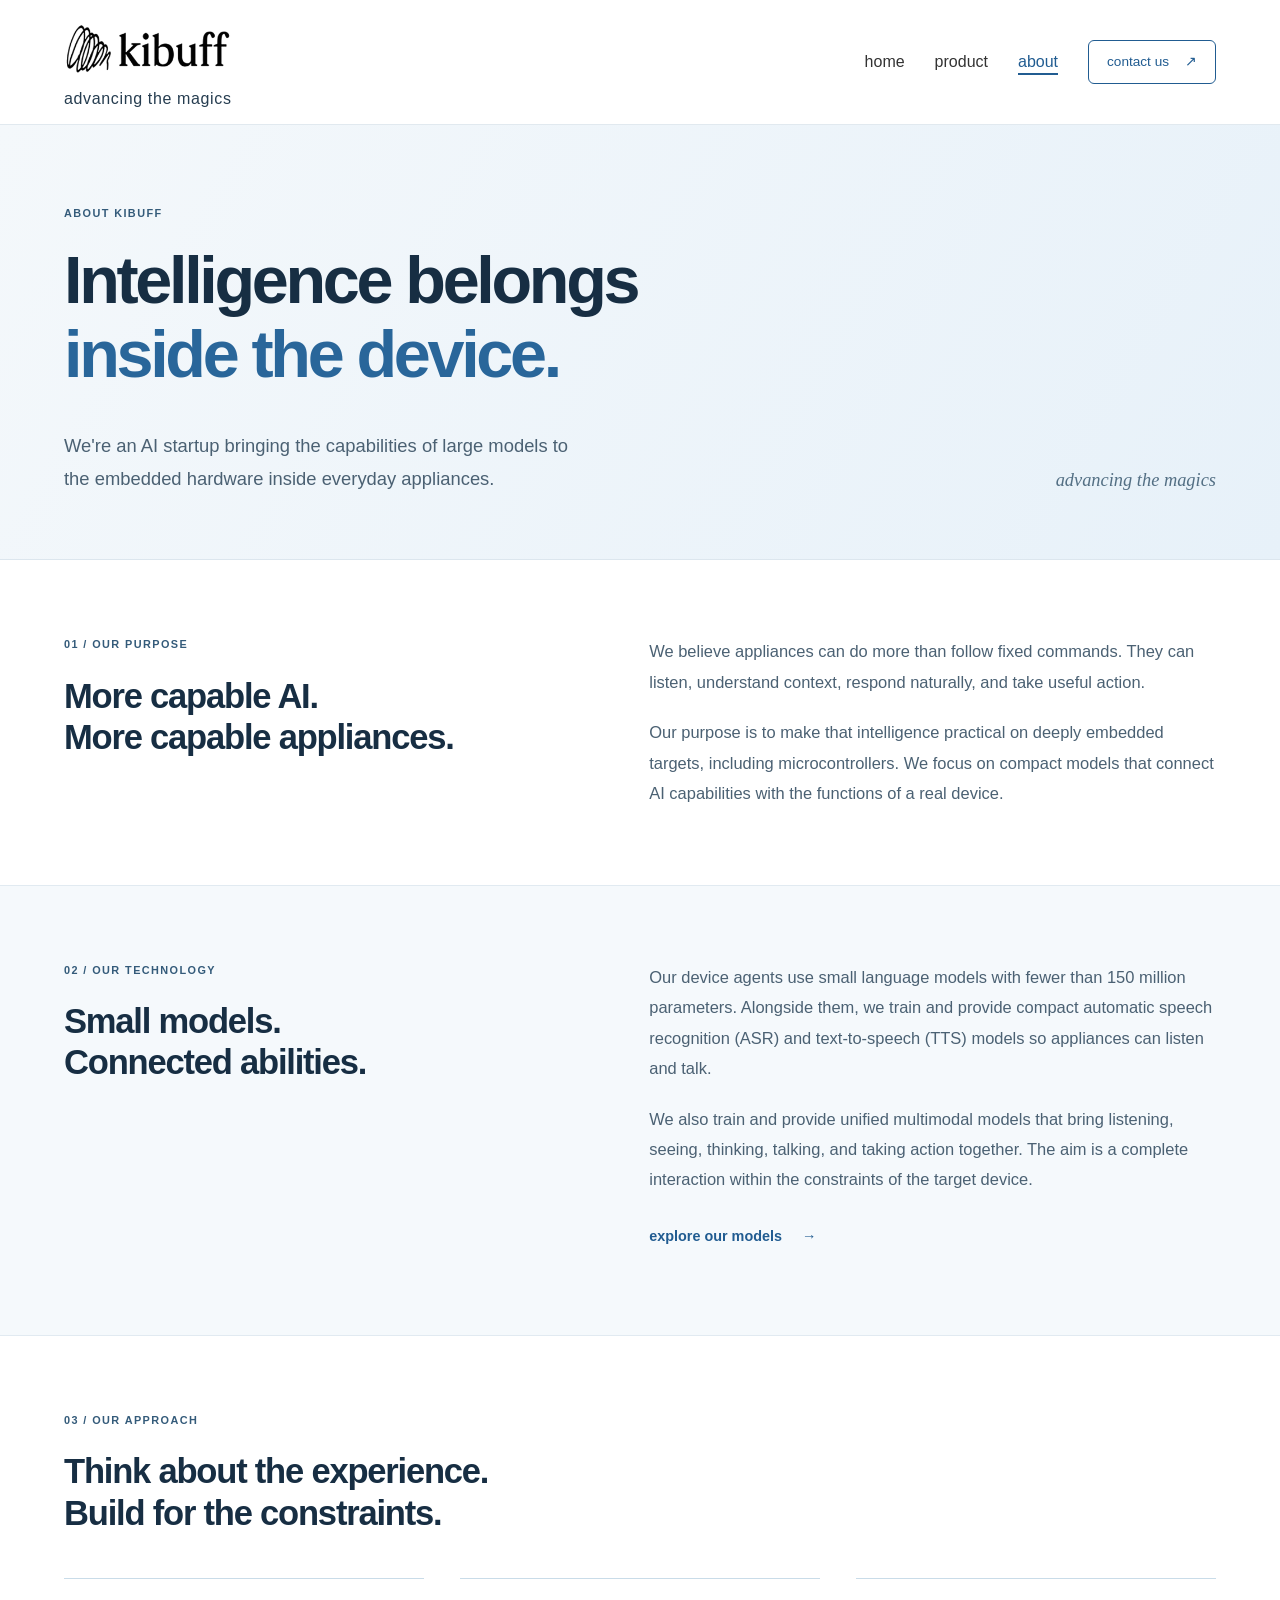
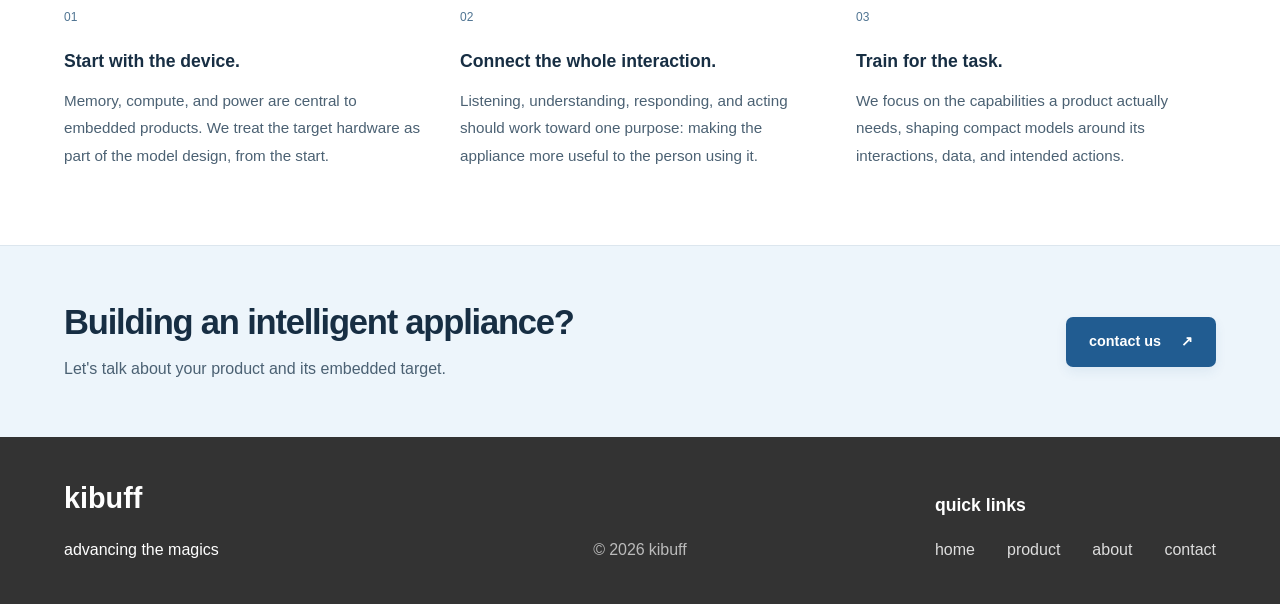
==== about.html @ 7fa40662 "Refocus kibuff site on embedded AI models and services" ====
<!DOCTYPE html>
<html lang="en">
<head>
    <meta charset="UTF-8">
    <meta name="viewport" content="width=device-width, initial-scale=1.0">
    <title>about kibuff — Intelligence inside the device</title>
    <meta name="description" content="kibuff is bringing large-model capabilities to deeply embedded appliances through compact device agents, speech models, and unified multimodal AI.">
    <link rel="stylesheet" href="styles.css">
</head>
<body class="site-page about-page">
    <header>
        <nav aria-label="Main navigation">
            <a href="index.html" class="logo" aria-label="kibuff home"><img src="logo.png" alt="kibuff" width="300" height="128"><span class="slogan">advancing the magics</span></a>
            <ul class="nav-links" id="primary-navigation">
                <li><a href="index.html">home</a></li>
                <li><a href="product.html">product</a></li>
                <li><a href="about.html" class="active" aria-current="page">about</a></li>
                <li><a href="mailto:dp@kibuff.com" class="nav-contact">contact us <span aria-hidden="true">↗</span></a></li>
            </ul>
            <button class="burger" type="button" aria-label="Open navigation" aria-expanded="false" aria-controls="primary-navigation">
                <span></span>
                <span></span>
                <span></span>
            </button>
        </nav>
    </header>

    <main>
        <section class="about-intro" aria-labelledby="about-heading">
            <div class="editorial-container">
                <p class="section-eyebrow">about kibuff</p>
                <h1 id="about-heading">Intelligence belongs<br><span>inside the device.</span></h1>
                <div class="about-intro-bottom">
                    <p>We're an AI startup bringing the capabilities of large models to the embedded hardware inside everyday appliances.</p>
                    <span class="about-signature">advancing the magics</span>
                </div>
            </div>
        </section>
        <section class="about-story" aria-labelledby="purpose-heading">
            <div class="editorial-container story-grid">
                <div><p class="section-eyebrow">01 / our purpose</p><h2 id="purpose-heading">More capable AI.<br>More capable appliances.</h2></div>
                <div class="story-copy">
                    <p>We believe appliances can do more than follow fixed commands. They can listen, understand context, respond naturally, and take useful action.</p>
                    <p>Our purpose is to make that intelligence practical on deeply embedded targets, including microcontrollers. We focus on compact models that connect AI capabilities with the functions of a real device.</p>
                </div>
            </div>
        </section>
        <section class="about-focus" aria-labelledby="focus-heading">
            <div class="editorial-container story-grid">
                <div><p class="section-eyebrow">02 / our technology</p><h2 id="focus-heading">Small models.<br>Connected abilities.</h2></div>
                <div class="story-copy">
                    <p>Our device agents use small language models with fewer than 150 million parameters. Alongside them, we train and provide compact automatic speech recognition (ASR) and text-to-speech (TTS) models so appliances can listen and talk.</p>
                    <p>We also train and provide unified multimodal models that bring listening, seeing, thinking, talking, and taking action together. The aim is a complete interaction within the constraints of the target device.</p>
                    <a href="product.html" class="text-link">explore our models <span aria-hidden="true">→</span></a>
                </div>
            </div>
        </section>
        <section class="about-approach" aria-labelledby="approach-heading">
            <div class="editorial-container">
                <p class="section-eyebrow">03 / our approach</p>
                <h2 id="approach-heading">Think about the experience.<br>Build for the constraints.</h2>
                <div class="principles-grid">
                    <article><span class="principle-number">01</span><h3>Start with the device.</h3><p>Memory, compute, and power are central to embedded products. We treat the target hardware as part of the model design, from the start.</p></article>
                    <article><span class="principle-number">02</span><h3>Connect the whole interaction.</h3><p>Listening, understanding, responding, and acting should work toward one purpose: making the appliance more useful to the person using it.</p></article>
                    <article><span class="principle-number">03</span><h3>Train for the task.</h3><p>We focus on the capabilities a product actually needs, shaping compact models around its interactions, data, and intended actions.</p></article>
                </div>
            </div>
        </section>
        <section class="about-contact" aria-labelledby="contact-heading">
            <div class="editorial-container">
                <div><h2 id="contact-heading">Building an intelligent appliance?</h2><p>Let's talk about your product and its embedded target.</p></div>
                <a href="mailto:dp@kibuff.com" class="hero-primary">contact us <span aria-hidden="true">↗</span></a>
            </div>
        </section>
    </main>

    <footer>
        <div class="container">
            <div class="footer-content">
                <div class="footer-logo">
                    <h3>kibuff</h3>
                    <p>advancing the magics</p>
                </div>
                <div class="footer-links">
                    <h4>quick links</h4>
                    <ul aria-label="Footer links">
                        <li><a href="index.html">home</a></li>
                        <li><a href="product.html">product</a></li>
                        <li><a href="about.html">about</a></li>
                        <li><a href="mailto:dp@kibuff.com">contact</a></li>
                    </ul>
                </div>
                <p class="footer-copyright">&copy; <span data-current-year>2026</span> kibuff</p>
            </div>
        </div>
    </footer>

    <script src="scripts.js"></script>
</body>
</html>
---- styles.css ----
/* Global Styles */
* {
    margin: 0;
    padding: 0;
    box-sizing: border-box;
    font-family: 'Segoe UI', Tahoma, Geneva, Verdana, sans-serif;
}

body {
    background-color: #f8f9fa;
    color: #333;
    line-height: 1.6;
}

.container {
    width: 90%;
    max-width: 1200px;
    margin: 0 auto;
    padding: 0 20px;
}

a {
    text-decoration: none;
    color: #9bcbfa;
    transition: color 0.3s ease;
}

a:hover {
    color: #9bcbfa;
}

/* Header & Navigation */
header {
    background-color: #fff;
    box-shadow: 0 2px 10px rgba(0, 0, 0, 0.1);
    position: fixed;
    width: 100%;
    top: 0;
    z-index: 1000;
}

nav {
    display: flex;
    justify-content: space-between;
    align-items: center;
    padding: 20px 5%;
}

.logo {
    display: flex;
    flex-direction: column;
    align-items: flex-start;
    text-align: left;
}

.logo img {
    margin-bottom: 1px;
    height: 60px;
}

.logo .slogan {
    font-size: 0.9rem;
    color: #333;
    font-weight: 400;
    font-family: inherit;
    margin-top: 1px;
    letter-spacing: 0.5px;
}

.nav-links {
    display: flex;
    list-style: none;
}

.nav-links li {
    margin-left: 30px;
}

.nav-links a {
    color: #333;
    font-weight: 500;
    position: relative;
}

.nav-links a.active {
    color: #9bcbfa;
}

.nav-links a.active::after {
    content: '';
    position: absolute;
    width: 100%;
    height: 2px;
    background-color: #9bcbfa;
    bottom: -5px;
    left: 0;
}

.burger {
    display: none;
    cursor: pointer;
}

.burger div {
    width: 25px;
    height: 3px;
    background-color: #333;
    margin: 5px;
    transition: all 0.3s ease;
}

/* Shared site shell and homepage hero */
.site-page header {
    position: sticky;
    border-bottom: 1px solid #e1e9ef;
    box-shadow: none;
}

.site-page nav {
    max-width: 1440px;
    margin: 0 auto;
    padding: 14px 5%;
}

.site-page .logo img { width: 168px; height: auto; filter: grayscale(1) brightness(0.35) contrast(1.25); }
.site-page .logo .slogan { font-size: 1rem; line-height: 1.4; color: #263d50; font-weight: 500; letter-spacing: 0.04em; }
.site-page .nav-links a.active { color: #215c91; }
.site-page .nav-links a.active::after { background-color: #215c91; }
.site-page .nav-links a:hover { color: #215c91; }

.site-page a:focus-visible,
.site-page button:focus-visible {
    outline: 3px solid #215c91;
    outline-offset: 6px;
}

.hero {
    position: relative;
    padding: 76px 0 60px;
    background: radial-gradient(ellipse at 87% 40%, #dcecf8 0, transparent 54%), #f4f8fb;
    color: #172e43;
    border-bottom: 1px solid #dce6ee;
}

.hero-inner {
    width: 90%;
    max-width: 1296px;
    margin: 0 auto;
    display: grid;
    grid-template-columns: 1.08fr 1fr;
    align-items: center;
    gap: clamp(32px, 5vw, 80px);
}

.hero-content { min-width: 0; }

.hero-eyebrow {
    display: flex;
    align-items: center;
    gap: 10px;
    margin-bottom: 26px;
    color: #345b7a;
    font-size: 0.73rem;
    font-weight: 600;
    letter-spacing: 0.14em;
    text-transform: uppercase;
}

.hero-eyebrow > span {
    width: 7px;
    height: 7px;
    border-radius: 50%;
    background: #326f9f;
    box-shadow: 0 0 0 4px #e1edf6;
}

.hero-content h1 {
    font-size: clamp(3rem, 4.6vw, 4.5rem);
    font-weight: 600;
    line-height: 1.08;
    letter-spacing: -0.055em;
    margin-bottom: 26px;
}

.hero-content h1 span { color: #29669a; }

.hero-description {
    max-width: 465px;
    color: #4b6173;
    font-size: 1.08rem;
    line-height: 1.8;
}

.hero-actions {
    display: flex;
    align-items: center;
    flex-wrap: wrap;
    gap: 20px 26px;
    margin-top: 32px;
}

.hero-primary,
.hero-secondary {
    display: inline-flex;
    align-items: center;
    justify-content: center;
    gap: 20px;
    min-height: 50px;
    font-size: 0.9rem;
    font-weight: 600;
}

.hero-primary {
    padding: 13px 23px;
    border-radius: 7px;
    background: #215c91;
    color: #fff;
    box-shadow: 0 5px 12px #215c9114;
    transition: background-color 0.2s ease;
}

.hero-primary:hover { background: #17466f; color: #fff; }
.hero-secondary { color: #294d69; gap: 12px; }
.hero-secondary:hover { color: #172e43; text-decoration: underline; text-underline-offset: 5px; }
.hero-actions a > span { font-size: 1.2rem; }

.hero-industries {
    margin-top: 48px;
    padding-top: 24px;
    border-top: 1px solid #d7e2eb;
    max-width: 465px;
}

.hero-industries p {
    color: #596f80;
    font-size: 0.73rem;
    margin-bottom: 11px;
}

.hero-industries ul {
    display: flex;
    flex-wrap: wrap;
    gap: 8px 22px;
    list-style: none;
    color: #344f65;
    font-size: 0.8rem;
    font-weight: 600;
}

.hero-visual { min-width: 0; }

.model-canvas {
    border: 1px solid #bfd3e3;
    border-radius: 18px;
    background: #ecf4fb;
    overflow: hidden;
    box-shadow: 0 20px 60px -24px #3b6a9145;
}

.model-topline {
    display: flex;
    align-items: center;
    justify-content: space-between;
    gap: 12px;
    padding: 22px 26px;
    border-bottom: 1px solid #d2e2ef;
    background: #f6faff;
}

.model-wordmark { color: #234b6b; font-size: 1.1rem; font-weight: 600; letter-spacing: -0.04em; }
.model-label { color: #5a7287; font-size: 0.66rem; letter-spacing: 0.02em; }

.model-process {
    display: flex;
    justify-content: space-between;
    gap: 12px;
    padding: 20px 26px;
    border-top: 1px solid #d2e2ef;
    background: #f6faff;
    font-size: 0.72rem;
    color: #36566f;
}

.model-process b { color: #657e92; font-size: 0.6rem; font-weight: 400; margin-right: 7px; }
.hero-visual figcaption { margin: 16px 4px 0; color: #536f84; font-size: 0.68rem; }
.hero-visual figcaption span { color: #657b8c; margin-left: 4px; }

@media screen and (max-width: 1000px) {
    .hero-inner { gap: 30px; }
    .hero-content h1 { font-size: clamp(2.6rem, 5vw, 3.5rem); }
    .hero-actions { gap: 12px 20px; }
    .model-topline, .model-process { padding: 18px; }
    .model-process { gap: 8px; font-size: 0.65rem; }
    .model-process b { margin-right: 4px; }
}

@media screen and (max-width: 768px) {
    .site-page nav { padding: 12px 6%; }
    .site-page .logo img { width: 140px; height: auto; }
    .site-page .logo .slogan { font-size: 0.835rem; }
    .site-page .burger {
        display: flex;
        flex-direction: column;
        justify-content: center;
        gap: 5px;
        width: 44px;
        height: 44px;
        padding: 10px;
        background: transparent;
        border: 1px solid #d7e2eb;
        border-radius: 6px;
    }
    .site-page .burger span { display: block; width: 22px; height: 2px; background: #294d69; }
    .site-page .nav-links {
        display: none;
        top: 100%;
        right: 0;
        width: 100%;
        height: auto;
        padding: 12px 6% 22px;
        align-items: stretch;
        transform: none;
        transition: none;
        border-bottom: 1px solid #d7e2eb;
        box-shadow: 0 12px 20px #172e4310;
    }
    .site-page .nav-links.nav-active { display: flex; }
    .site-page .nav-links li { margin: 0; }
    .site-page .nav-links a { display: block; padding: 12px; }
    .site-page .nav-links a.active::after { display: none; }
    .site-page .nav-links a.active { background: #edf5fc; border-radius: 6px; }
    .hero { padding: 48px 0 36px; }
    .hero-inner { width: 88%; grid-template-columns: 1fr; gap: 36px; }
    .hero-content h1 { font-size: clamp(2.65rem, 8.7vw, 4.25rem); }
    .hero-eyebrow { font-size: 0.65rem; margin-bottom: 22px; }
    .hero-description { font-size: 1rem; }
    .hero-industries { margin-top: 30px; padding-top: 20px; }
    .hero-actions { margin-top: 26px; }
    .hero-visual { width: 100%; max-width: 520px; justify-self: center; }
    .hero-visual figcaption { font-size: 0.63rem; }
}

@media screen and (max-width: 380px) {
    .hero-actions { align-items: stretch; flex-direction: column; gap: 8px; }
    .hero-industries ul { gap: 8px 16px; font-size: 0.75rem; }
    .model-topline, .model-process { padding: 15px 12px; }
    .model-process { gap: 6px; }
}

/* Shared footer: links align with the brand's slogan. */
footer { background-color: #333; color: #fff; padding: 44px 0 32px; }
footer > .container { max-width: 1296px; padding: 0; }
.footer-content { display: grid; grid-template-columns: minmax(0, 1fr) auto minmax(0, 1fr); align-items: end; gap: 24px; }
.footer-logo { grid-column: 1; grid-row: 1; }
.footer-links { grid-column: 3; grid-row: 1; justify-self: end; }
.footer-logo h3 { font-size: 1.8rem; line-height: 1.2; margin-bottom: 12px; }
.footer-logo p { display: flex; align-items: center; min-height: 44px; font-size: 1rem; }
.footer-links h4 { font-size: 1.1rem; line-height: 1.2; margin-bottom: 12px; }
.footer-links ul { display: flex; align-items: center; gap: 32px; list-style: none; min-height: 44px; }
.footer-links a { display: inline-flex; align-items: center; min-height: 44px; color: #ddd; font-size: 1rem; }
.footer-links a:hover { color: #9bcbfa; }
.footer-links a:focus-visible { outline-color: #9bcbfa; }
.footer-copyright { grid-column: 2; grid-row: 1; display: flex; align-items: center; justify-content: center; gap: 0.25em; min-height: 44px; color: #bbb; font-size: 1rem; white-space: nowrap; }
@media screen and (max-width: 900px) {
    .footer-content { grid-template-columns: 1fr auto; }
    .footer-links { grid-column: 2; }
    .footer-copyright { grid-column: 1 / -1; grid-row: 2; font-size: 0.85rem; }
}
@media screen and (max-width: 600px) {
    footer > .container { width: 88%; }
    .footer-content { grid-template-columns: 1fr; gap: 24px; }
    .footer-links { grid-column: 1; grid-row: 2; justify-self: stretch; }
    .footer-copyright { grid-row: 3; }
    .footer-links ul { gap: 16px; justify-content: space-between; }
    .footer-links a { font-size: 0.875rem; }
}

/* Responsive Design */
@media screen and (max-width: 768px) {
    .nav-links {
        position: absolute;
        right: 0;
        height: 92vh;
        top: 8vh;
        background-color: white;
        display: flex;
        flex-direction: column;
        align-items: center;
        width: 50%;
        transform: translateX(100%);
        transition: transform 0.5s ease-in;
        box-shadow: -5px 0 10px rgba(0, 0, 0, 0.2);
    }
}
/* Navigation shared by home, product, and about. */
.site-page .nav-links { align-items: center; }
.site-page .logo { color: #333; flex-shrink: 0; }
.site-page .nav-links .nav-contact {
    display: inline-flex;
    align-items: center;
    justify-content: center;
    gap: 16px;
    padding: 10px 18px;
    min-height: 44px;
    border: 1px solid #215c91;
    border-radius: 6px;
    color: #215c91;
    font-size: 0.85rem;
}
.site-page .nav-links .nav-contact:hover { background: #215c91; color: #fff; }

/* A quiet connection to kibuff's AI roots, below the product introduction. */
.ai-section { padding: 90px 0; background: #fff; color: #172e43; }
.ai-section-inner {
    width: 90%;
    max-width: 1296px;
    margin: 0 auto;
    display: grid;
    grid-template-columns: 0.85fr 1.15fr;
    gap: clamp(36px, 7vw, 100px);
    align-items: center;
}
.section-eyebrow {
    color: #345b7a;
    font-size: 0.68rem;
    font-weight: 600;
    letter-spacing: 0.13em;
    text-transform: uppercase;
    margin-bottom: 22px;
}
.ai-section h2 {
    font-size: clamp(2rem, 3vw, 2.75rem);
    line-height: 1.18;
    letter-spacing: -0.04em;
    font-weight: 600;
    margin-bottom: 24px;
}
.ai-section-copy > p:not(.section-eyebrow) { max-width: 420px; color: #4b6173; font-size: 1rem; line-height: 1.85; }
.text-link { display: inline-flex; align-items: center; gap: 20px; color: #215c91; font-size: 0.9rem; font-weight: 600; min-height: 44px; margin-top: 20px; }
.text-link:hover { color: #172e43; text-decoration: underline; text-underline-offset: 5px; }
.network-visual {
    min-width: 0;
    padding: 26px;
    border-radius: 14px;
    background: radial-gradient(ellipse at center, #edf5fc, #f8fbfd 75%);
    border: 1px solid #e3edf4;
}
.network-heading { display: flex; align-items: center; justify-content: space-between; gap: 14px; font-size: 0.67rem; color: #536f84; }
.animation-toggle {
    flex-shrink: 0;
    border: 1px solid #c1d5e4;
    border-radius: 5px;
    background: transparent;
    color: #36566f;
    padding: 8px 10px;
    min-height: 36px;
    font-size: 0.65rem;
    cursor: pointer;
}
.animation-toggle:hover { background: #e4eff8; }
.network-art { display: block; width: 100%; height: auto; margin: 12px 0; }
.network-connections { stroke: #aec9de; stroke-width: 0.8; opacity: 0.55; }
.network-nodes { fill: #759fbe; stroke: #f8fbfd; stroke-width: 2; }
.network-pulse {
    stroke: #5489b2;
    stroke-width: 1.6;
    stroke-linecap: round;
    stroke-dasharray: 6 194;
    animation: network-flow 9s linear infinite;
    animation-delay: var(--signal-delay);
    animation-play-state: paused;
    opacity: 0;
}
.network-visual.is-animating .network-pulse { animation-play-state: running; opacity: 0.8; }
.network-labels { display: flex; justify-content: space-between; padding: 0 24px; color: #536f84; font-size: 0.66rem; letter-spacing: 0.04em; }
@keyframes network-flow { from { stroke-dashoffset: 200; } to { stroke-dashoffset: 0; } }
@media (prefers-reduced-motion: reduce) { .network-pulse { animation: none; opacity: 0; } }

/* About: company purpose and approach, without dated announcements. */
.about-page { color: #172e43; background: #fff; }
.editorial-container { width: 90%; max-width: 1200px; margin: 0 auto; }
.about-intro { padding: 80px 0 64px; background: linear-gradient(120deg, #f4f8fb, #e7f1f9); border-bottom: 1px solid #dce6ee; }
.about-intro h1 { font-size: clamp(2.7rem, 5.2vw, 4.6rem); line-height: 1.1; letter-spacing: -0.05em; font-weight: 600; }
.about-intro h1 span { color: #29669a; }
.about-intro-bottom { display: flex; justify-content: space-between; align-items: end; gap: 30px; margin-top: 38px; }
.about-intro-bottom p { max-width: 520px; color: #4b6173; font-size: 1.15rem; line-height: 1.8; }
.about-signature { color: #536f84; font-family: Georgia, serif; font-style: italic; font-size: 1.15rem; white-space: nowrap; }
.about-story, .about-focus, .about-approach { padding: 76px 0; }
.about-focus { background: #f5f9fc; border-block: 1px solid #e1eaf1; }
.story-grid { display: grid; grid-template-columns: 1fr 1.1fr; gap: 70px; }
.about-page h2 { font-size: clamp(1.8rem, 2.7vw, 2.4rem); line-height: 1.2; letter-spacing: -0.035em; font-weight: 600; }
.story-copy p { color: #4b6173; font-size: 1.03rem; line-height: 1.85; }
.story-copy p + p { margin-top: 20px; }
.principles-grid { display: grid; grid-template-columns: repeat(3, 1fr); gap: 36px; margin-top: 44px; }
.principles-grid article { border-top: 1px solid #c9dce9; padding-top: 24px; }
.principle-number { color: #4f7492; font-size: 0.75rem; }
.principles-grid h3 { margin: 18px 0 12px; font-size: 1.1rem; font-weight: 600; }
.principles-grid p { color: #4b6173; font-size: 0.95rem; line-height: 1.8; }
.about-contact { background: #edf5fb; border-top: 1px solid #dce6ee; padding: 56px 0; }
.about-contact .editorial-container { display: flex; align-items: center; justify-content: space-between; gap: 30px; }
.about-contact p { color: #4b6173; margin-top: 12px; }
.about-contact a { flex-shrink: 0; }

@media screen and (max-width: 768px) {
    .site-page .nav-links { align-items: stretch; }
    .site-page .nav-links .nav-contact { margin: 10px 12px 0; }
    .ai-section { padding: 54px 0; }
    .ai-section-inner { width: 88%; grid-template-columns: 1fr; gap: 30px; }
    .ai-section-copy > p:not(.section-eyebrow) { max-width: none; }
    .network-visual { padding: 18px 14px; }
    .network-heading { font-size: 0.6rem; gap: 8px; }
    .network-labels { padding: 0 10px; font-size: 0.6rem; }
    .animation-toggle { font-size: 0.6rem; padding: 6px; min-height: 44px; }
    .editorial-container { width: 88%; }
    .about-intro { padding: 48px 0; }
    .about-intro-bottom { flex-direction: column; align-items: start; }
    .about-intro-bottom p { font-size: 1rem; }
    .about-story, .about-focus, .about-approach { padding: 48px 0; }
    .story-grid, .principles-grid { grid-template-columns: 1fr; gap: 28px; }
    .principles-grid { margin-top: 28px; }
    .about-contact .editorial-container { align-items: start; flex-direction: column; }
}

/* Embedded AI: models, training, and delivery. */
.product-page { background: #fff; color: #172e43; }
.product-container { width: 90%; max-width: 1296px; margin: 0 auto; }
.product-intro { padding: 64px 0 68px; background: radial-gradient(ellipse at 95% 40%, #dcecf8, transparent 55%), #f4f8fb; }
.product-intro-grid { display: grid; grid-template-columns: 0.95fr 1.05fr; gap: 56px; align-items: center; }
.product-intro-copy { min-width: 0; }
.product-intro h1 { font-size: clamp(2.5rem, 3.9vw, 3.6rem); line-height: 1.12; letter-spacing: -0.05em; font-weight: 600; }
.product-intro h1 span { color: #29669a; }
.product-lead { font-size: 1.18rem; font-weight: 500; margin-top: 26px; color: #294d69; }
.product-intro-description { color: #4b6173; font-size: 1rem; line-height: 1.85; margin-top: 14px; max-width: 470px; }
.product-context { font-size: 0.75rem; color: #536f84; margin-top: 26px; }
.architecture-figure { min-width: 0; background: #f8fbfe; border: 1px solid #bfd3e3; border-radius: 16px; overflow: hidden; box-shadow: 0 20px 60px -28px #3b6a9145; }
.architecture-topline { display: flex; justify-content: space-between; align-items: center; padding: 20px 24px; border-bottom: 1px solid #d2e2ef; color: #234b6b; }
.architecture-topline > span:first-child { font-size: 1.1rem; font-weight: 600; letter-spacing: -0.04em; }
.architecture-topline > span:last-child { font-size: 0.7rem; }
.architecture-figure figcaption { padding: 20px 24px 10px; border-top: 1px solid #d2e2ef; display: flex; flex-direction: column; gap: 6px; font-size: 0.8rem; color: #4b6173; }
.architecture-caption-label { font-size: 0.68rem; color: #345b7a; font-weight: 600; }
.illustration-note { padding: 0 24px 20px; font-size: 0.65rem; color: #617689; }
.product-section-nav { border-block: 1px solid #dce6ee; }
.product-section-nav > div { display: flex; align-items: center; gap: 36px; min-height: 72px; }
.product-section-nav span { margin-right: auto; color: #536f84; font-size: 0.8rem; }
.product-section-nav a { display: inline-flex; align-items: center; min-height: 44px; color: #294d69; font-size: 0.82rem; }
.product-section-nav a:hover { color: #172e43; text-decoration: underline; text-underline-offset: 5px; }
.product-page section[id] { scroll-margin-top: 150px; }
.capabilities-section, .applications-section { padding: 80px 0; }
.product-section-heading { display: flex; align-items: end; justify-content: space-between; gap: 60px; margin-bottom: 40px; }
.product-page h2 { font-size: clamp(2rem, 2.8vw, 2.6rem); line-height: 1.18; font-weight: 600; letter-spacing: -0.04em; }
.product-section-heading > p { max-width: 420px; color: #4b6173; font-size: 1rem; line-height: 1.85; }
.capabilities-grid { display: grid; grid-template-columns: repeat(2, minmax(0, 1fr)); gap: 22px; }
.capability { border: 1px solid #dce6ee; border-radius: 10px; padding: 30px 32px; background: #fff; }
.capability-top { display: flex; align-items: center; justify-content: space-between; margin-bottom: 20px; }
.capability-top svg { width: 36px; height: 36px; stroke: #326f9f; stroke-width: 1.5; stroke-linecap: round; stroke-linejoin: round; }
.capability-top > span { font-size: 0.7rem; color: #647e92; }
.capability h3 { font-size: 1.25rem; font-weight: 600; letter-spacing: -0.02em; margin-bottom: 12px; }
.capability > p { color: #4b6173; font-size: 0.95rem; line-height: 1.8; max-width: 480px; }
.capability-outcome { display: block; border-top: 1px solid #e4edf4; padding-top: 18px; margin-top: 24px; color: #345b7a; font-size: 0.73rem; }
.applications-section { background: #f4f8fb; border-block: 1px solid #e1eaf1; }
.application-grid { display: grid; grid-template-columns: repeat(3, minmax(0, 1fr)); gap: 24px; }
.application-card { background: #fff; border: 1px solid #dce6ee; border-radius: 10px; padding: 30px; display: flex; flex-direction: column; }
.application-index { color: #345b7a; font-size: 0.7rem; letter-spacing: 0.06em; }
.application-card h3 { font-size: 1.45rem; line-height: 1.3; letter-spacing: -0.025em; font-weight: 600; margin: 24px 0 18px; }
.application-card > p { color: #4b6173; font-size: 0.95rem; line-height: 1.8; margin-bottom: 30px; }
.application-example { margin-top: auto; border-top: 1px solid #dce6ee; padding-top: 22px; }
.application-example span { color: #617689; font-size: 0.67rem; }
.application-example p { color: #294d69; font-size: 0.88rem; line-height: 1.7; margin-top: 8px; }
.product-next { background: #fff; color: #172e43; padding: 72px 0; border-bottom: 1px solid #dce6ee; }
.product-next-grid { display: grid; grid-template-columns: 1.1fr 0.9fr; align-items: center; gap: 90px; }
.product-next .section-eyebrow { color: #345b7a; }
.product-next h2 { color: #172e43; }
.product-next p { max-width: 540px; color: #4b6173; font-size: 1rem; line-height: 1.85; margin-top: 22px; }
.product-next .hero-primary { margin-top: 28px; }
.conversation-guide { border-left: 1px solid #c9dce9; padding-left: 40px; }
.conversation-guide h3 { font-size: 0.8rem; font-weight: 500; color: #345b7a; }
.conversation-guide ul { list-style: none; margin-top: 14px; }
.conversation-guide li { display: flex; align-items: baseline; gap: 18px; padding: 13px 0; font-size: 0.88rem; line-height: 1.7; color: #4b6173; }
.conversation-guide li span { color: #617689; font-size: 0.65rem; }
.conversation-guide a { display: inline-flex; align-items: center; gap: 24px; min-height: 44px; margin-top: 16px; color: #215c91; font-size: 0.9rem; }
.conversation-guide a:hover { color: #172e43; text-decoration: underline; text-underline-offset: 5px; }

@media screen and (max-width: 1000px) {
    .product-intro-grid { gap: 30px; }
    .product-intro h1 { font-size: clamp(2rem, 3.9vw, 2.6rem); }
    .application-card { padding: 24px; }
    .product-next-grid { gap: 40px; }
    .product-section-heading { gap: 36px; }
    .product-section-heading > p { max-width: 340px; }
}
@media screen and (max-width: 768px) {
    .product-container { width: 88%; }
    .product-intro { padding: 44px 0; }
    .product-intro-grid { grid-template-columns: 1fr; gap: 36px; }
    .product-intro h1 { font-size: clamp(2.2rem, 7.8vw, 3.5rem); }
    .product-lead { font-size: 1.1rem; }
    .product-context { line-height: 1.8; }
    .product-section-nav > div { gap: 24px; min-height: 64px; }
    .product-section-nav span { display: none; }
    .product-section-nav a { font-size: 0.75rem; }
    .product-section-heading { flex-direction: column; align-items: start; gap: 24px; margin-bottom: 30px; }
    .product-section-heading > p { max-width: none; }
    .capabilities-section, .applications-section { padding: 48px 0; }
    .capabilities-grid, .application-grid { grid-template-columns: 1fr; gap: 18px; }
    .capability { padding: 24px; }
    .product-next { padding: 48px 0; }
    .product-next-grid { grid-template-columns: 1fr; gap: 36px; }
    .conversation-guide { padding: 28px 0 0; border-left: 0; border-top: 1px solid #c9dce9; }
    .architecture-topline { padding: 16px; }
    .architecture-figure figcaption { padding: 16px 16px 10px; }
    .illustration-note { padding: 0 16px 16px; }
}

/* Embedded model diagrams retain the site's white and light-blue palette. */
.model-topline { flex-wrap: wrap; }
.model-wordmark { font-size: 0.95rem; }
.device-diagram, .multimodal-diagram {
    padding: 26px 32px;
    background-color: #f0f7fc;
    background-image: linear-gradient(#dce8f280 1px, transparent 1px), linear-gradient(90deg, #dce8f280 1px, transparent 1px);
    background-size: 26px 26px;
}
.modality-row, .model-io { display: grid; grid-template-columns: repeat(2, minmax(0, 1fr)); gap: 20px; }
.modality-row > span, .model-io > span {
    display: flex;
    align-items: center;
    justify-content: center;
    gap: 10px;
    min-height: 46px;
    padding: 8px;
    background: #f8fbfe;
    border: 1px solid #bfd3e3;
    border-radius: 8px;
    color: #345b7a;
    font-size: 0.85rem;
}
.modality-row svg, .model-io svg, .device-core svg, .unified-core svg {
    flex-shrink: 0;
    width: 24px;
    height: 24px;
    stroke: #326f9f;
    stroke-width: 1.5;
    stroke-linecap: round;
    stroke-linejoin: round;
}
.device-core, .unified-core {
    position: relative;
    display: flex;
    flex-direction: column;
    align-items: center;
    justify-content: center;
    gap: 6px;
    margin: 28px auto;
    padding: 18px;
    min-height: 164px;
    border: 1px solid #84b0d0;
    border-radius: 12px;
    background: #dfedf8;
    color: #234b6b;
    box-shadow: 0 0 0 6px #e8f2f9, 0 10px 22px #3b6a9110;
    text-align: center;
}
.device-core { width: 194px; }
.device-core::before, .unified-core::before, .device-core::after, .unified-core::after {
    content: '';
    position: absolute;
    left: 50%;
    width: 1px;
    height: 28px;
    background: #9bbdd6;
}
.device-core::before, .unified-core::before { top: -29px; }
.device-core::after, .unified-core::after { bottom: -29px; }
.device-core svg, .unified-core svg { width: 38px; height: 38px; }
.core-eyebrow { font-size: 0.7rem; letter-spacing: 0.1em; text-transform: uppercase; }
.device-core strong { font-size: 1.15rem; font-weight: 600; }
.core-detail { font-size: 0.8rem; }
.model-process { justify-content: space-around; }
.architecture-topline { flex-wrap: wrap; gap: 8px 18px; }
.architecture-topline > span:first-child { font-size: 0.95rem; }
.unified-core { width: 88%; max-width: 360px; min-height: 168px; }
.unified-core strong { font-size: 1.1rem; font-weight: 600; }
.unified-core > span { font-size: 0.8rem; }
.model-fit-note { color: #536f84; font-size: 0.8rem; line-height: 1.8; margin-top: 24px; max-width: 850px; }
@media screen and (max-width: 1000px) {
    .device-diagram, .multimodal-diagram { padding: 22px; }
    .model-io { gap: 12px; }
    .model-io > span { font-size: 0.75rem; gap: 6px; }
}
@media screen and (max-width: 768px) {
    .device-diagram, .multimodal-diagram { padding: 22px 16px; }
    .model-wordmark, .architecture-topline > span:first-child { font-size: 0.85rem; }
    .model-label { font-size: 0.63rem; }
    .modality-row { gap: 16px; }
    .modality-row > span { font-size: 0.8rem; }
    .unified-core { width: 96%; }
    .unified-core strong { font-size: 0.95rem; }
    .unified-core > span { font-size: 0.7rem; }
    .model-io > span { flex-direction: column; gap: 5px; }
}
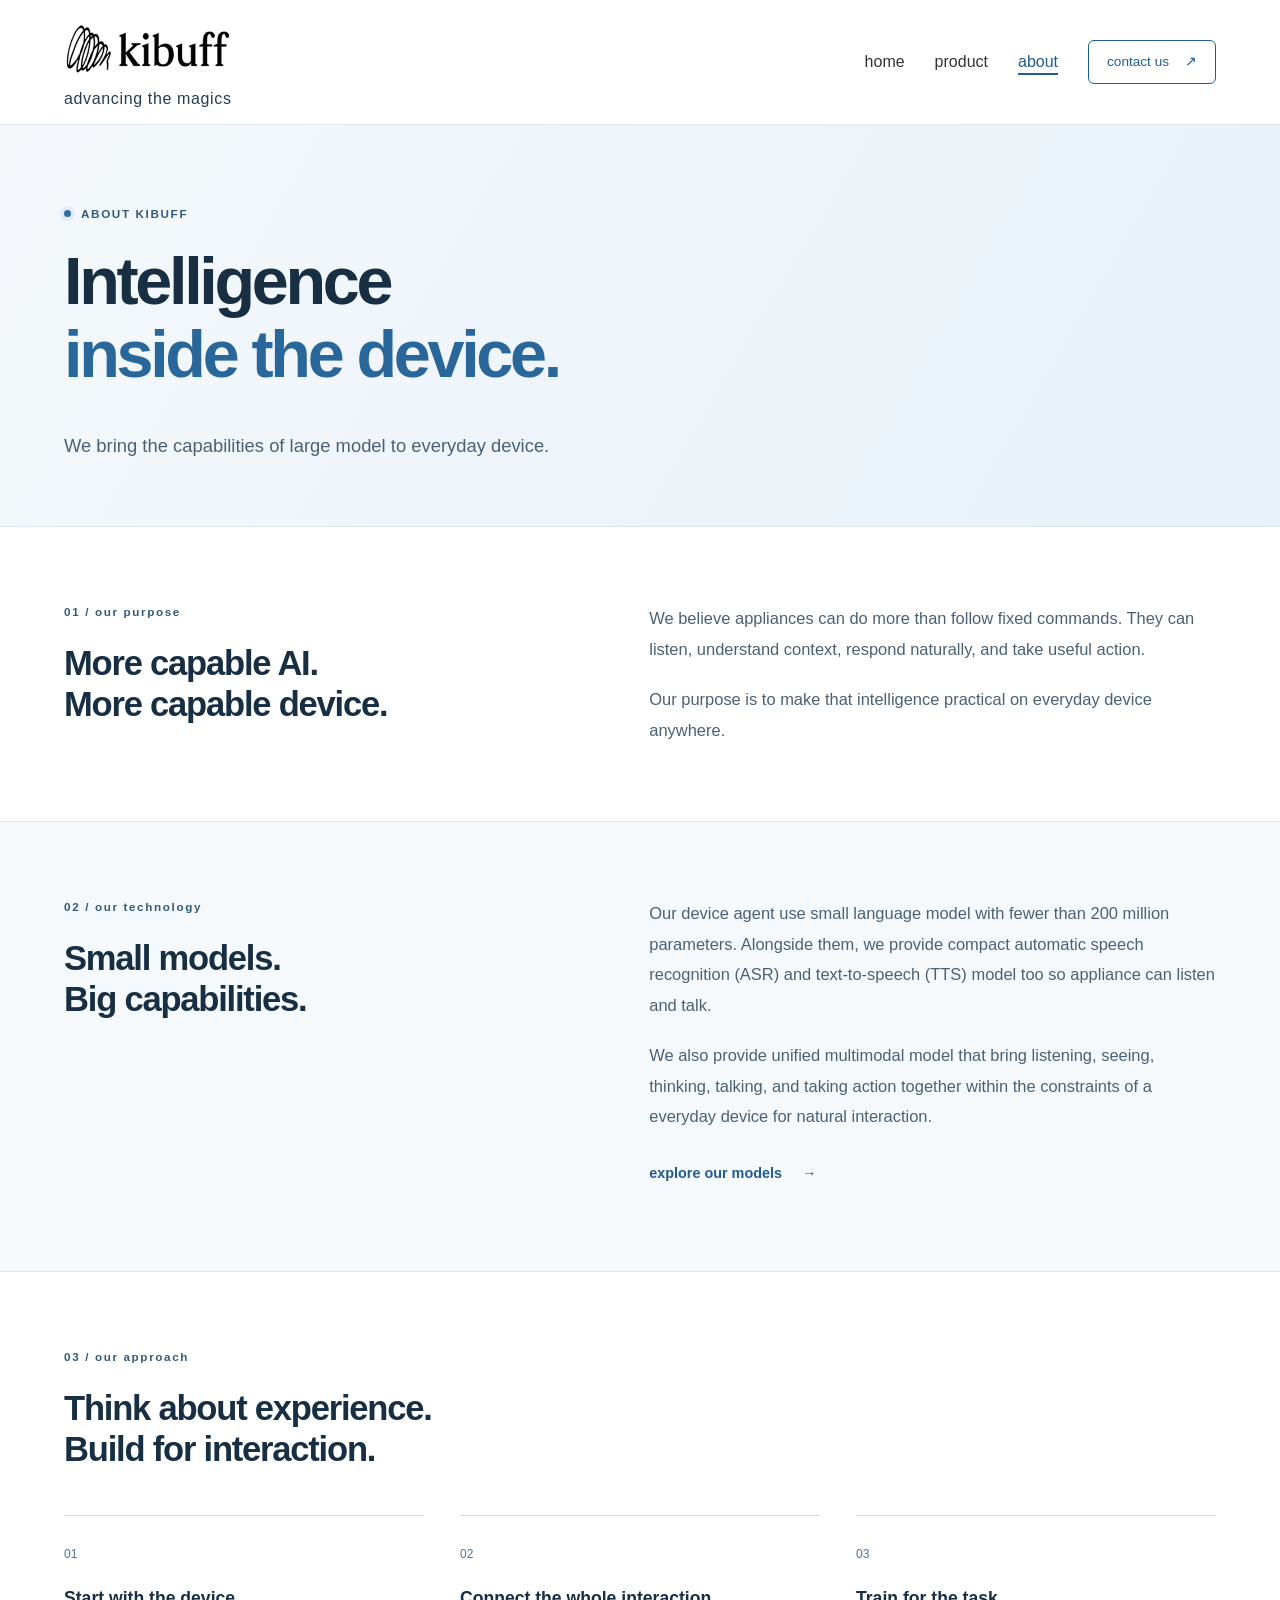
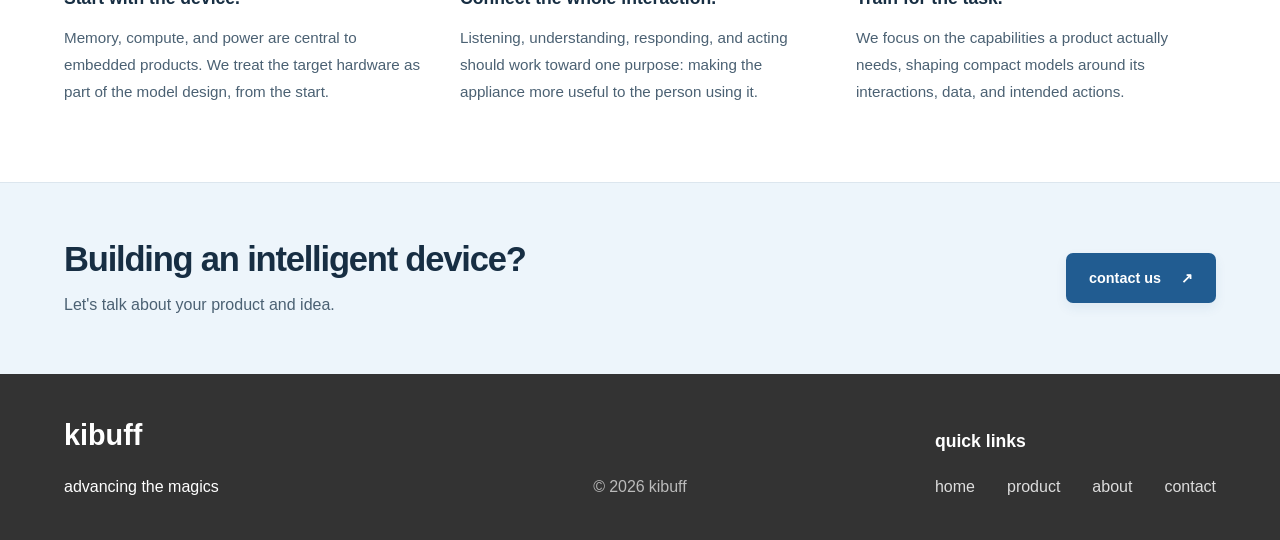
==== commit cd983379: "Refine kibuff device AI copy and consistent page styling" ====
--- a/about.html
+++ b/about.html
@@ -3,9 +3,9 @@
 <head>
     <meta charset="UTF-8">
     <meta name="viewport" content="width=device-width, initial-scale=1.0">
-    <title>about kibuff — Intelligence inside the device</title>
+    <title>kibuff - physical ai on fingertip</title>
     <meta name="description" content="kibuff is bringing large-model capabilities to deeply embedded appliances through compact device agents, speech models, and unified multimodal AI.">
-    <link rel="stylesheet" href="styles.css">
+    <link rel="stylesheet" href="styles.css?v=37877d46c363">
 </head>
 <body class="site-page about-page">
     <header>
@@ -28,29 +28,28 @@
     <main>
         <section class="about-intro" aria-labelledby="about-heading">
             <div class="editorial-container">
-                <p class="section-eyebrow">about kibuff</p>
-                <h1 id="about-heading">Intelligence belongs<br><span>inside the device.</span></h1>
+                <p class="hero-eyebrow"><span aria-hidden="true"></span> ABOUT KIBUFF</p>
+                <h1 id="about-heading">Intelligence<br><span>inside the device.</span></h1>
                 <div class="about-intro-bottom">
-                    <p>We're an AI startup bringing the capabilities of large models to the embedded hardware inside everyday appliances.</p>
-                    <span class="about-signature">advancing the magics</span>
+                    <p>We bring the capabilities of large model to everyday device.</p>
                 </div>
             </div>
         </section>
         <section class="about-story" aria-labelledby="purpose-heading">
             <div class="editorial-container story-grid">
-                <div><p class="section-eyebrow">01 / our purpose</p><h2 id="purpose-heading">More capable AI.<br>More capable appliances.</h2></div>
+                <div><p class="section-eyebrow">01 / our purpose</p><h2 id="purpose-heading">More capable AI.<br>More capable device.</h2></div>
                 <div class="story-copy">
                     <p>We believe appliances can do more than follow fixed commands. They can listen, understand context, respond naturally, and take useful action.</p>
-                    <p>Our purpose is to make that intelligence practical on deeply embedded targets, including microcontrollers. We focus on compact models that connect AI capabilities with the functions of a real device.</p>
+                    <p>Our purpose is to make that intelligence practical on everyday device anywhere.</p>
                 </div>
             </div>
         </section>
         <section class="about-focus" aria-labelledby="focus-heading">
             <div class="editorial-container story-grid">
-                <div><p class="section-eyebrow">02 / our technology</p><h2 id="focus-heading">Small models.<br>Connected abilities.</h2></div>
+                <div><p class="section-eyebrow">02 / our technology</p><h2 id="focus-heading">Small models.<br>Big capabilities.</h2></div>
                 <div class="story-copy">
-                    <p>Our device agents use small language models with fewer than 150 million parameters. Alongside them, we train and provide compact automatic speech recognition (ASR) and text-to-speech (TTS) models so appliances can listen and talk.</p>
-                    <p>We also train and provide unified multimodal models that bring listening, seeing, thinking, talking, and taking action together. The aim is a complete interaction within the constraints of the target device.</p>
+                    <p>Our device agent use small language model with fewer than 200 million parameters. Alongside them, we provide compact automatic speech recognition (ASR) and text-to-speech (TTS) model too so appliance can listen and talk.</p>
+                    <p>We also provide unified multimodal model that bring listening, seeing, thinking, talking, and taking action together within the constraints of a everyday device for natural interaction.</p>
                     <a href="product.html" class="text-link">explore our models <span aria-hidden="true">→</span></a>
                 </div>
             </div>
@@ -58,7 +57,7 @@
         <section class="about-approach" aria-labelledby="approach-heading">
             <div class="editorial-container">
                 <p class="section-eyebrow">03 / our approach</p>
-                <h2 id="approach-heading">Think about the experience.<br>Build for the constraints.</h2>
+                <h2 id="approach-heading">Think about experience.<br>Build for interaction.</h2>
                 <div class="principles-grid">
                     <article><span class="principle-number">01</span><h3>Start with the device.</h3><p>Memory, compute, and power are central to embedded products. We treat the target hardware as part of the model design, from the start.</p></article>
                     <article><span class="principle-number">02</span><h3>Connect the whole interaction.</h3><p>Listening, understanding, responding, and acting should work toward one purpose: making the appliance more useful to the person using it.</p></article>
@@ -68,7 +67,7 @@
         </section>
         <section class="about-contact" aria-labelledby="contact-heading">
             <div class="editorial-container">
-                <div><h2 id="contact-heading">Building an intelligent appliance?</h2><p>Let's talk about your product and its embedded target.</p></div>
+                <div><h2 id="contact-heading">Building an intelligent device?</h2><p>Let's talk about your product and idea.</p></div>
                 <a href="mailto:dp@kibuff.com" class="hero-primary">contact us <span aria-hidden="true">↗</span></a>
             </div>
         </section>
@@ -95,6 +94,6 @@
         </div>
     </footer>
 
-    <script src="scripts.js"></script>
+    <script src="scripts.js?v=52412045109c"></script>
 </body>
 </html>
--- a/styles.css
+++ b/styles.css
@@ -158,10 +158,11 @@
     display: flex;
     align-items: center;
     gap: 10px;
-    margin-bottom: 26px;
+    margin-bottom: 22px;
     color: #345b7a;
     font-size: 0.73rem;
     font-weight: 600;
+    line-height: 1.5;
     letter-spacing: 0.14em;
     text-transform: uppercase;
 }
@@ -267,7 +268,6 @@
     background: #f6faff;
 }
 
-.model-wordmark { color: #234b6b; font-size: 1.1rem; font-weight: 600; letter-spacing: -0.04em; }
 .model-label { color: #5a7287; font-size: 0.66rem; letter-spacing: 0.02em; }
 
 .model-process {
@@ -422,11 +422,12 @@
 }
 .section-eyebrow {
     color: #345b7a;
-    font-size: 0.68rem;
+    font-size: 0.73rem;
     font-weight: 600;
-    letter-spacing: 0.13em;
-    text-transform: uppercase;
-    margin-bottom: 22px;
+    line-height: 1.5;
+    letter-spacing: 0.14em;
+    text-transform: none;
+    margin: 0 0 22px;
 }
 .ai-section h2 {
     font-size: clamp(2rem, 3vw, 2.75rem);
@@ -445,19 +446,6 @@
     background: radial-gradient(ellipse at center, #edf5fc, #f8fbfd 75%);
     border: 1px solid #e3edf4;
 }
-.network-heading { display: flex; align-items: center; justify-content: space-between; gap: 14px; font-size: 0.67rem; color: #536f84; }
-.animation-toggle {
-    flex-shrink: 0;
-    border: 1px solid #c1d5e4;
-    border-radius: 5px;
-    background: transparent;
-    color: #36566f;
-    padding: 8px 10px;
-    min-height: 36px;
-    font-size: 0.65rem;
-    cursor: pointer;
-}
-.animation-toggle:hover { background: #e4eff8; }
 .network-art { display: block; width: 100%; height: auto; margin: 12px 0; }
 .network-connections { stroke: #aec9de; stroke-width: 0.8; opacity: 0.55; }
 .network-nodes { fill: #759fbe; stroke: #f8fbfd; stroke-width: 2; }
@@ -483,7 +471,7 @@
 .about-intro h1 { font-size: clamp(2.7rem, 5.2vw, 4.6rem); line-height: 1.1; letter-spacing: -0.05em; font-weight: 600; }
 .about-intro h1 span { color: #29669a; }
 .about-intro-bottom { display: flex; justify-content: space-between; align-items: end; gap: 30px; margin-top: 38px; }
-.about-intro-bottom p { max-width: 520px; color: #4b6173; font-size: 1.15rem; line-height: 1.8; }
+.about-intro-bottom p { max-width: 100%; color: #4b6173; font-size: 1.15rem; line-height: 1.8; }
 .about-signature { color: #536f84; font-family: Georgia, serif; font-style: italic; font-size: 1.15rem; white-space: nowrap; }
 .about-story, .about-focus, .about-approach { padding: 76px 0; }
 .about-focus { background: #f5f9fc; border-block: 1px solid #e1eaf1; }
@@ -508,9 +496,7 @@
     .ai-section-inner { width: 88%; grid-template-columns: 1fr; gap: 30px; }
     .ai-section-copy > p:not(.section-eyebrow) { max-width: none; }
     .network-visual { padding: 18px 14px; }
-    .network-heading { font-size: 0.6rem; gap: 8px; }
     .network-labels { padding: 0 10px; font-size: 0.6rem; }
-    .animation-toggle { font-size: 0.6rem; padding: 6px; min-height: 44px; }
     .editorial-container { width: 88%; }
     .about-intro { padding: 48px 0; }
     .about-intro-bottom { flex-direction: column; align-items: start; }
@@ -568,9 +554,8 @@
 .application-example p { color: #294d69; font-size: 0.88rem; line-height: 1.7; margin-top: 8px; }
 .product-next { background: #fff; color: #172e43; padding: 72px 0; border-bottom: 1px solid #dce6ee; }
 .product-next-grid { display: grid; grid-template-columns: 1.1fr 0.9fr; align-items: center; gap: 90px; }
-.product-next .section-eyebrow { color: #345b7a; }
 .product-next h2 { color: #172e43; }
-.product-next p { max-width: 540px; color: #4b6173; font-size: 1rem; line-height: 1.85; margin-top: 22px; }
+.product-next p:not(.section-eyebrow) { max-width: 540px; color: #4b6173; font-size: 1rem; line-height: 1.85; margin-top: 22px; }
 .product-next .hero-primary { margin-top: 28px; }
 .conversation-guide { border-left: 1px solid #c9dce9; padding-left: 40px; }
 .conversation-guide h3 { font-size: 0.8rem; font-weight: 500; color: #345b7a; }
@@ -612,8 +597,7 @@
 }
 
 /* Embedded model diagrams retain the site's white and light-blue palette. */
-.model-topline { flex-wrap: wrap; }
-.model-wordmark { font-size: 0.95rem; }
+.model-topline { flex-wrap: wrap; justify-content: flex-end; }
 .device-diagram, .multimodal-diagram {
     padding: 26px 32px;
     background-color: #f0f7fc;
@@ -672,7 +656,7 @@
 .device-core::before, .unified-core::before { top: -29px; }
 .device-core::after, .unified-core::after { bottom: -29px; }
 .device-core svg, .unified-core svg { width: 38px; height: 38px; }
-.core-eyebrow { font-size: 0.7rem; letter-spacing: 0.1em; text-transform: uppercase; }
+.core-eyebrow { font-size: 0.7rem; letter-spacing: 0.1em; }
 .device-core strong { font-size: 1.15rem; font-weight: 600; }
 .core-detail { font-size: 0.8rem; }
 .model-process { justify-content: space-around; }
@@ -689,7 +673,7 @@
 }
 @media screen and (max-width: 768px) {
     .device-diagram, .multimodal-diagram { padding: 22px 16px; }
-    .model-wordmark, .architecture-topline > span:first-child { font-size: 0.85rem; }
+    .architecture-topline > span:first-child { font-size: 0.85rem; }
     .model-label { font-size: 0.63rem; }
     .modality-row { gap: 16px; }
     .modality-row > span { font-size: 0.8rem; }
